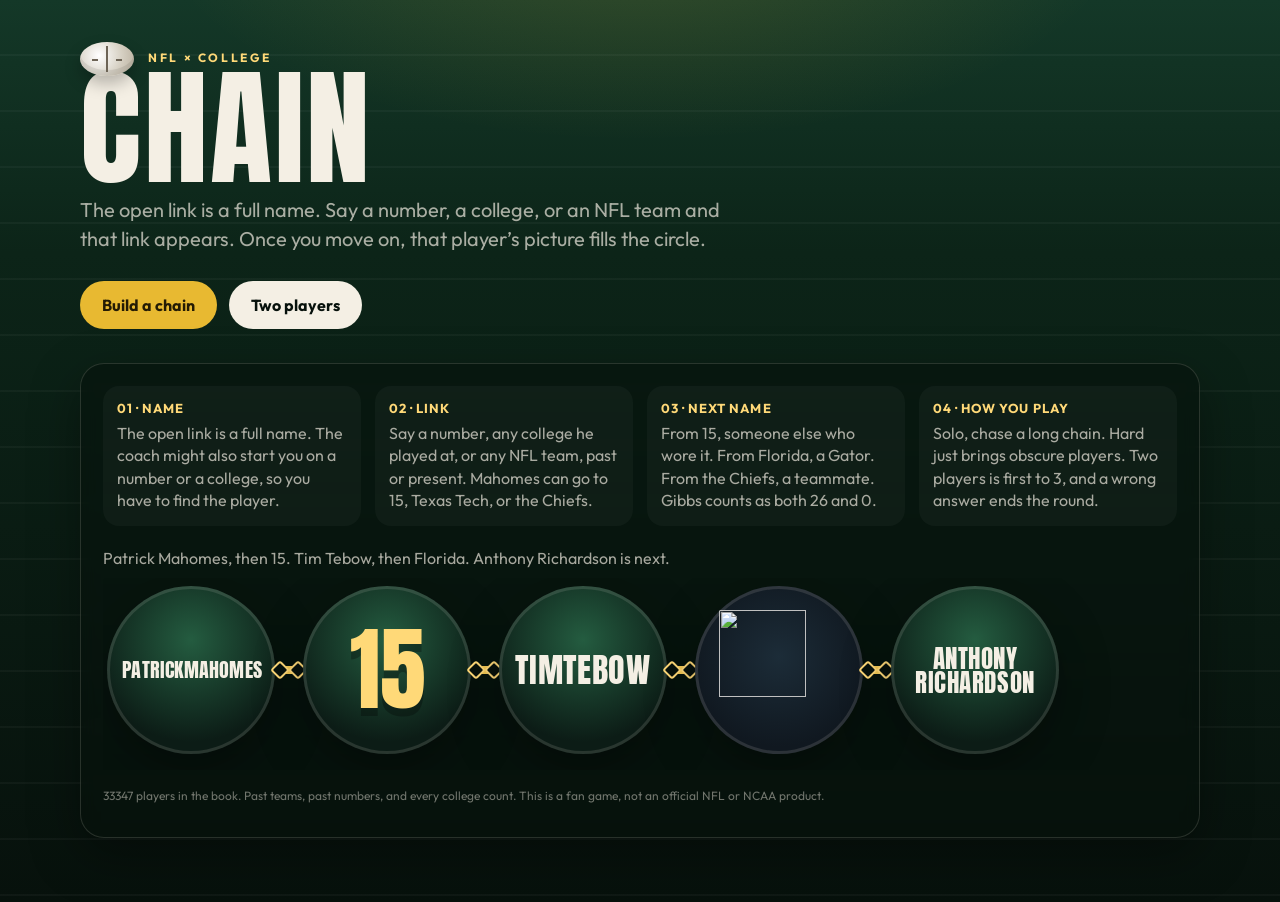
==== index.html @ b187e55f "Publish the Football Chain game so it can be played from a shared link. Co-authored-by: Cursor <curs" ====
<!DOCTYPE html>
<html lang="en">
  <head>
    <meta charset="UTF-8" />
    <meta name="viewport" content="width=device-width, initial-scale=1" />
    <meta name="theme-color" content="#07110c" />
    <title>Football Chain</title>
    <link rel="preconnect" href="https://fonts.googleapis.com" />
    <link rel="preconnect" href="https://fonts.gstatic.com" crossorigin />
    <link
      href="https://fonts.googleapis.com/css2?family=Anton&family=Outfit:wght@400;500;600;700&display=swap"
      rel="stylesheet"
    />
    <link rel="stylesheet" href="css/styles.css?v=links4" />
  </head>
  <body>
    <div id="app"></div>
    <script src="js/roster.js?v=alltime2"></script>
    <script src="js/game.js"></script>
  </body>
</html>
---- css/styles.css ----
:root {
  --ink: #07110c;
  --field: #123524;
  --field-2: #0c2418;
  --paper: #f4efe4;
  --paper-2: #e7e0d0;
  --gold: #e8b931;
  --gold-2: #ffd978;
  --mint: #8ee7b0;
  --red: #ff6b57;
  --muted: rgba(244, 239, 228, 0.68);
  --line: rgba(244, 239, 228, 0.14);
  --shadow: 0 18px 50px rgba(0, 0, 0, 0.35);
  --display: "Anton", Impact, sans-serif;
  --body: "Outfit", "Segoe UI", sans-serif;
}

* { box-sizing: border-box; }

html, body {
  margin: 0;
  min-height: 100%;
}

body {
  font-family: var(--body);
  color: var(--paper);
  background:
    radial-gradient(900px 420px at 50% -10%, rgba(232, 185, 49, 0.18), transparent 55%),
    repeating-linear-gradient(
      to bottom,
      transparent 0 54px,
      rgba(255, 255, 255, 0.035) 54px 56px
    ),
    linear-gradient(180deg, #143828 0%, var(--field-2) 28%, var(--ink) 100%);
  min-height: 100vh;
}

button, input { font-family: inherit; }

button { cursor: pointer; }

#app { min-height: 100vh; }

.wrap {
  width: min(1120px, calc(100% - 32px));
  margin: 0 auto;
}

.home {
  padding: 42px 0 64px;
}

.brand {
  display: flex;
  align-items: center;
  gap: 14px;
}

.ball {
  width: 54px;
  height: 34px;
  border-radius: 50%;
  background: radial-gradient(circle at 35% 40%, #fff, #d7d1c4 55%, #b7ad9b);
  position: relative;
  box-shadow: inset 0 -6px 0 rgba(0, 0, 0, 0.08), 0 8px 16px rgba(0, 0, 0, 0.25);
}

.ball::before,
.ball::after {
  content: "";
  position: absolute;
  left: 50%;
  top: 4px;
  bottom: 4px;
  width: 2px;
  background: #6d6456;
  transform: translateX(-50%);
}

.ball::after {
  width: 18px;
  height: 2px;
  top: 50%;
  bottom: auto;
  background: transparent;
  box-shadow: -6px 0 0 #6d6456, 6px 0 0 #6d6456;
}

.eyebrow {
  letter-spacing: 0.22em;
  text-transform: uppercase;
  font-size: 12px;
  font-weight: 700;
  color: var(--gold-2);
  margin: 0 0 4px;
}

h1, h2, .num, .display {
  font-family: var(--display);
  font-weight: 400;
  letter-spacing: 0.02em;
  margin: 0;
}

h1 {
  font-size: clamp(72px, 12vw, 128px);
  line-height: 0.82;
}

.lede {
  max-width: 640px;
  font-size: 20px;
  line-height: 1.45;
  color: var(--muted);
  margin: 14px 0 0;
}

.mode-row, .setup-actions, .overlay-actions {
  display: flex;
  flex-wrap: wrap;
  gap: 12px;
  margin-top: 28px;
}

.btn {
  border: 0;
  border-radius: 999px;
  padding: 14px 22px;
  font-size: 16px;
  font-weight: 700;
  background: var(--paper);
  color: var(--ink);
  transition: transform 0.15s ease, background 0.15s ease;
}

.btn:hover { transform: translateY(-1px); }

.btn.primary {
  background: var(--gold);
  color: #241b04;
}

.btn.ghost {
  background: transparent;
  color: var(--paper);
  border: 1px solid var(--line);
}

.btn.danger {
  background: transparent;
  color: #ffd0c8;
  border: 1px solid rgba(255, 107, 87, 0.45);
}

.btn:disabled {
  opacity: 0.45;
  cursor: default;
  transform: none;
}

.panel {
  margin-top: 34px;
  background: rgba(7, 17, 12, 0.55);
  border: 1px solid var(--line);
  border-radius: 24px;
  padding: 22px;
  box-shadow: var(--shadow);
  backdrop-filter: blur(8px);
}

.steps {
  display: grid;
  grid-template-columns: repeat(4, 1fr);
  gap: 14px;
  margin: 0;
  padding: 0;
  list-style: none;
}

.steps li {
  background: rgba(255, 255, 255, 0.03);
  border-radius: 16px;
  padding: 14px;
  min-height: 128px;
}

.steps strong {
  display: block;
  color: var(--gold-2);
  font-size: 13px;
  letter-spacing: 0.08em;
  text-transform: uppercase;
  margin-bottom: 6px;
}

.steps p { margin: 0; color: var(--muted); line-height: 1.4; }

.example-label {
  margin: 22px 0 10px;
  color: var(--muted);
}

.chain {
  display: flex;
  gap: 0;
  overflow-x: auto;
  padding: 8px 4px 16px;
  scroll-snap-type: x proximity;
}

.chain.demo { overflow-x: auto; }
.chain.demo .linkball { width: 168px; height: 168px; flex-basis: 168px; }
.chain.demo .digits { font-size: 84px; }

.chain::-webkit-scrollbar { height: 8px; }
.chain::-webkit-scrollbar-thumb { background: rgba(232, 185, 49, 0.45); border-radius: 99px; }

.join {
  width: 28px;
  flex: 0 0 28px;
  align-self: center;
  height: 8px;
  background: linear-gradient(90deg, var(--gold), var(--gold-2));
  position: relative;
}

.join::before,
.join::after {
  content: "";
  position: absolute;
  top: 50%;
  width: 10px;
  height: 10px;
  border: 2px solid var(--gold-2);
  border-radius: 3px;
  transform: translateY(-50%) rotate(45deg);
  background: var(--ink);
}

.join::before { left: -2px; }
.join::after { right: -2px; }

.linkball {
  scroll-snap-align: center;
  width: 210px;
  height: 210px;
  flex: 0 0 210px;
  container-type: size;
  border-radius: 50%;
  position: relative;
  overflow: hidden;
  display: grid;
  place-items: center;
  background:
    radial-gradient(circle at 50% 35%, rgba(255, 255, 255, 0.16), transparent 58%),
    #163028;
  box-shadow: var(--shadow), inset 0 0 0 3px rgba(244, 239, 228, 0.12);
}

.linkball.now {
  box-shadow: var(--shadow), inset 0 0 0 4px var(--gold);
  transform: translateY(-4px);
}

.linkball.name { background: radial-gradient(circle at 50% 32%, #245c40, #0c1c16 72%); }

.linkball.numeral { background: radial-gradient(circle at 50% 32%, #245c40, #0c1c16 72%); }

.linkball.club { background: radial-gradient(circle at 50% 42%, #1c2c38, #101820 70%); }

.linkball .who {
  margin: 0;
  width: 82%;
  height: auto;
  padding: 0;
  display: flex;
  flex-direction: column;
  align-items: center;
  justify-content: center;
  gap: 1px;
  text-align: center;
  font-family: var(--display);
  font-size: 20cqmin;
  font-weight: 400;
  letter-spacing: 0.02em;
  line-height: 0.9;
  text-transform: uppercase;
  color: var(--paper);
}

.linkball .who span { display: block; max-width: 100%; }
.linkball .who.mid { font-size: 15cqmin; }
.linkball .who.small { font-size: 12cqmin; letter-spacing: 0.01em; }

.linkball .digits {
  margin: 0;
  font-family: var(--display);
  font-size: 112px;
  line-height: 0.8;
  color: var(--gold-2);
  text-shadow: 0 8px 0 rgba(0, 0, 0, 0.28);
}

.linkball .digits.tens { font-size: 92px; }

.linkball .crest {
  width: 72%;
  height: 72%;
  object-fit: contain;
}

.linkball .mug {
  width: 100%;
  height: 100%;
  object-fit: cover;
  object-position: center 18%;
}

.linkball .caption {
  position: absolute;
  left: 16%;
  right: 16%;
  bottom: 12%;
  margin: 0;
  padding: 0;
  display: flex;
  flex-direction: column;
  align-items: center;
  color: var(--paper);
  text-align: center;
  font-size: 8cqmin;
  font-weight: 700;
  line-height: 1.05;
  text-shadow: 0 1px 2px #000, 0 0 8px #000;
}

.linkball .caption span { display: block; max-width: 100%; }

.linkball.no-photo .mug { display: none; }

.chain-score { min-width: 132px; }
.chain-score strong { font-size: 36px; }

.board {
  min-height: 100vh;
  display: flex;
  flex-direction: column;
  padding: 18px 0 28px;
}

.topbar, .play-row, .name-row {
  display: flex;
  align-items: center;
  justify-content: space-between;
  gap: 12px;
}

.scores {
  display: flex;
  gap: 8px;
  align-items: center;
}

.score {
  background: rgba(7, 17, 12, 0.55);
  border: 1px solid var(--line);
  border-radius: 14px;
  padding: 8px 12px;
  min-width: 112px;
}

.score.on { border-color: var(--gold); }

.score span { display: block; color: var(--muted); font-size: 12px; }

.score strong {
  font-family: var(--display);
  font-size: 28px;
  font-weight: 400;
}

.clock {
  width: 74px;
  height: 74px;
  border-radius: 50%;
  display: grid;
  place-items: center;
  background: rgba(7, 17, 12, 0.7);
  border: 3px solid var(--gold);
  font-family: var(--display);
  font-size: 32px;
}

.clock.hot {
  border-color: var(--red);
  color: #ffd0c8;
  animation: pulse 0.8s ease-in-out infinite;
}

.clock.off { font-size: 28px; }

@keyframes pulse {
  50% { transform: scale(1.04); }
}

.prompt-block { margin: 18px 0 6px; }

.prompt-block h2 {
  font-family: var(--body);
  font-weight: 700;
  font-size: clamp(26px, 4vw, 40px);
  letter-spacing: 0;
  line-height: 1.15;
}

.turn-name { color: var(--gold-2); }

.msg {
  min-height: 24px;
  margin: 8px 0 0;
  font-weight: 700;
}

.msg.bad { color: #ffb1a6; }
.msg.good { color: var(--mint); }

.play-row { align-items: flex-start; margin-top: 8px; }

.search {
  position: relative;
  flex: 1;
}

.search input {
  width: 100%;
  border: 0;
  border-radius: 16px;
  padding: 16px 18px;
  font-size: 18px;
  background: var(--paper);
  color: var(--ink);
  outline: 3px solid transparent;
}

.search input:focus { outline-color: var(--gold); }

.suggestions {
  position: absolute;
  z-index: 5;
  left: 0;
  right: 0;
  top: calc(100% + 6px);
  background: var(--paper);
  color: var(--ink);
  border-radius: 16px;
  overflow: hidden;
  box-shadow: var(--shadow);
}

.suggestions button {
  width: 100%;
  text-align: left;
  border: 0;
  background: transparent;
  padding: 12px 14px;
  display: flex;
  justify-content: space-between;
  gap: 12px;
  font-size: 16px;
}

.suggestions button.on, .suggestions button:hover { background: #efe6d1; }

.suggestions small { color: #5d564b; }

.icon-btn {
  width: 44px;
  height: 44px;
  border-radius: 50%;
  border: 1px solid var(--line);
  background: rgba(7, 17, 12, 0.45);
  color: var(--paper);
}

.hero-card { margin-top: 8px; }

.setup, .overlay {
  width: min(720px, calc(100% - 32px));
  margin: 48px auto;
}

.field {
  display: flex;
  flex-direction: column;
  gap: 6px;
  margin-bottom: 14px;
}

.field span { font-size: 13px; letter-spacing: 0.08em; text-transform: uppercase; color: var(--gold-2); }

.choices { display: flex; flex-wrap: wrap; gap: 8px; }

.choices button {
  border-radius: 999px;
  border: 1px solid var(--line);
  background: transparent;
  color: var(--paper);
  padding: 10px 14px;
}

.choices button.on {
  background: var(--gold);
  color: #241b04;
  border-color: var(--gold);
}

.text-input, .setup input[type="text"] {
  border: 0;
  border-radius: 14px;
  padding: 12px 14px;
  font-size: 16px;
  background: var(--paper);
  color: var(--ink);
}

.overlay {
  position: fixed;
  inset: 0;
  background: rgba(5, 10, 8, 0.72);
  display: grid;
  place-items: center;
  padding: 20px;
  z-index: 20;
}

.sheet {
  width: min(560px, 100%);
  background: #10261b;
  border: 1px solid var(--line);
  border-radius: 24px;
  padding: 28px;
  box-shadow: var(--shadow);
}

.sheet h2 {
  font-size: clamp(40px, 8vw, 64px);
  line-height: 0.9;
  margin-bottom: 8px;
}

.sheet p { color: var(--muted); line-height: 1.45; }

.reveals {
  display: flex;
  flex-wrap: wrap;
  gap: 8px;
  margin: 12px 0 0;
  padding: 0;
  list-style: none;
}

.reveals li {
  background: rgba(232, 185, 49, 0.15);
  color: var(--gold-2);
  border-radius: 999px;
  padding: 6px 10px;
  font-weight: 700;
}

.thinking { color: var(--gold-2); }

.shake { animation: shake 0.35s linear; }

@keyframes shake {
  25% { transform: translateX(-4px); }
  50% { transform: translateX(4px); }
  75% { transform: translateX(-3px); }
}

.fine {
  margin-top: 18px;
  color: rgba(244, 239, 228, 0.45);
  font-size: 12px;
}

@media (max-width: 800px) {
  .chain.demo { overflow-x: auto; }
  .chain.demo .linkball, .linkball { width: 168px; height: 168px; flex-basis: 168px; }
  .linkball .digits { font-size: 78px; }
  .steps { grid-template-columns: 1fr 1fr; }
  .topbar { flex-wrap: wrap; }
  .play-row { flex-direction: column; }
  .play-row .btn { width: 100%; }
  h1 { font-size: 76px; }
}

@media (prefers-reduced-motion: reduce) {
  .clock.hot, .shake, .btn { animation: none; transition: none; }
}
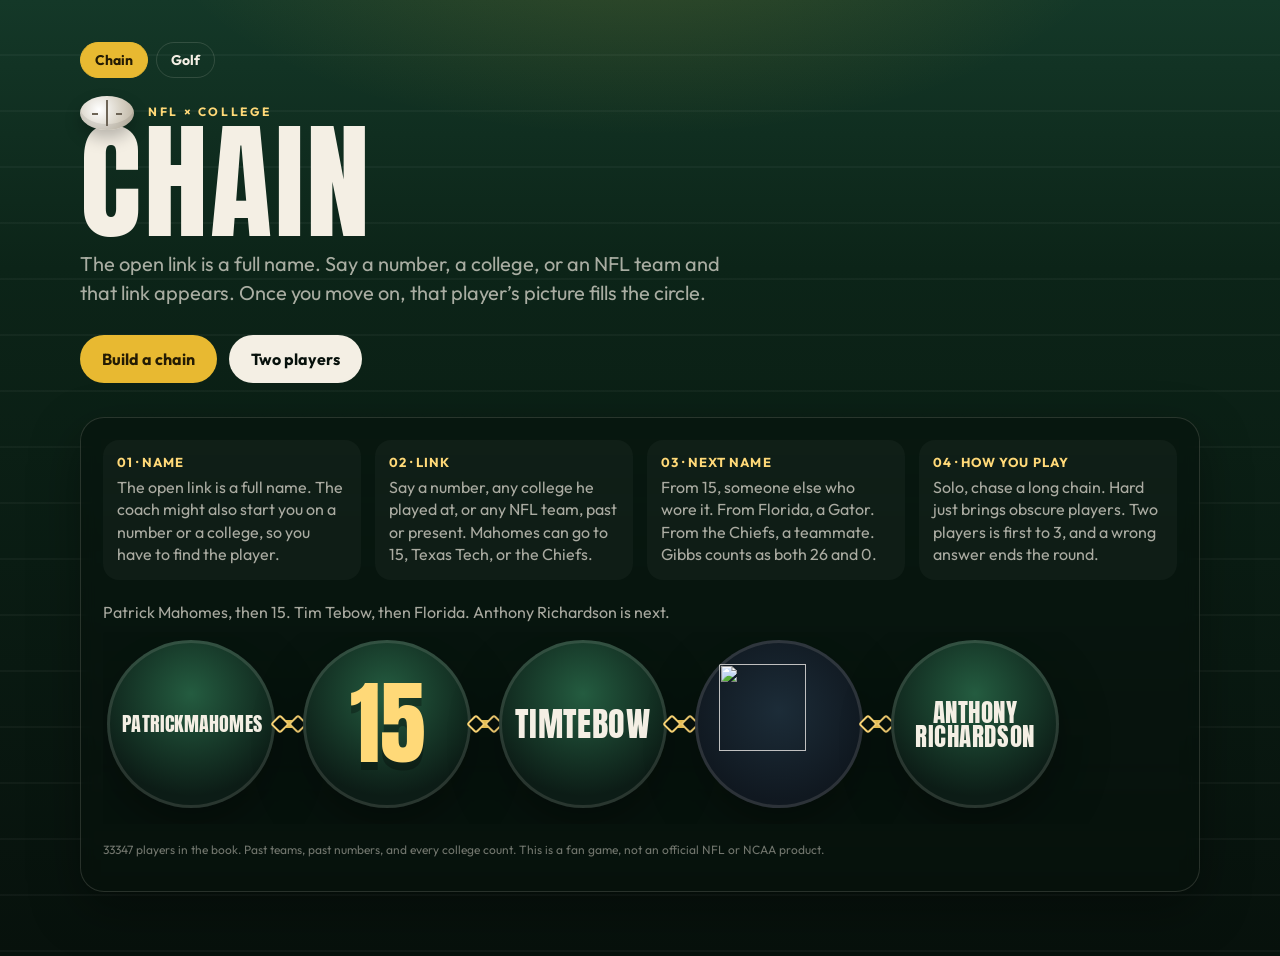
==== commit 33eace84: "Add NFL Golf so the site has a three-hole career-stat game. Co-authored-by: Cursor <cursoragent@curs" ====
--- a/index.html
+++ b/index.html
@@ -11,7 +11,7 @@
       href="https://fonts.googleapis.com/css2?family=Anton&family=Outfit:wght@400;500;600;700&display=swap"
       rel="stylesheet"
     />
-    <link rel="stylesheet" href="css/styles.css?v=links4" />
+    <link rel="stylesheet" href="css/styles.css?v=golf1" />
   </head>
   <body>
     <div id="app"></div>
--- a/css/styles.css
+++ b/css/styles.css
@@ -584,6 +584,106 @@
   font-size: 12px;
 }
 
+a.btn { text-decoration: none; display: inline-flex; align-items: center; }
+
+.game-nav {
+  display: flex;
+  gap: 8px;
+  margin-bottom: 18px;
+}
+
+.game-nav a {
+  text-decoration: none;
+  color: var(--paper);
+  border: 1px solid var(--line);
+  border-radius: 999px;
+  padding: 8px 14px;
+  font-weight: 700;
+  font-size: 14px;
+}
+
+.game-nav a.on {
+  background: var(--gold);
+  color: #241b04;
+  border-color: var(--gold);
+}
+
+.pin {
+  width: 48px;
+  height: 62px;
+  position: relative;
+  margin-bottom: 6px;
+}
+
+.pin::before {
+  content: "";
+  position: absolute;
+  left: 8px;
+  top: 0;
+  bottom: 0;
+  width: 3px;
+  border-radius: 2px;
+  background: var(--paper);
+}
+
+.pin::after {
+  content: "";
+  position: absolute;
+  left: 11px;
+  top: 3px;
+  border-style: solid;
+  border-width: 13px 24px 13px 0;
+  border-color: transparent var(--gold) transparent transparent;
+}
+
+.target-num {
+  font-family: var(--display);
+  font-size: clamp(76px, 16vw, 128px);
+  line-height: 0.82;
+  color: var(--gold-2);
+  margin: 6px 0 0;
+}
+
+.hole-copy {
+  max-width: 560px;
+  color: var(--muted);
+  font-size: 18px;
+  line-height: 1.45;
+  margin: 12px 0 0;
+}
+
+.scorecard {
+  width: 100%;
+  border-collapse: collapse;
+  margin-top: 8px;
+}
+
+.scorecard th,
+.scorecard td {
+  padding: 10px 8px;
+  text-align: center;
+  border-bottom: 1px solid var(--line);
+}
+
+.scorecard th:first-child,
+.scorecard td:first-child { text-align: left; }
+
+.scorecard .tot { color: var(--gold-2); }
+
+.miss { color: #ffd0c8; min-height: 1.2em; margin: 10px 0 0; }
+
+.reveal {
+  margin-top: 16px;
+  display: grid;
+  gap: 8px;
+}
+
+.reveal p { margin: 0; color: var(--muted); line-height: 1.4; }
+
+.reveal strong { color: var(--paper); }
+
+.ace { color: var(--mint); font-weight: 700; }
+
 @media (max-width: 800px) {
   .chain.demo { overflow-x: auto; }
   .chain.demo .linkball, .linkball { width: 168px; height: 168px; flex-basis: 168px; }
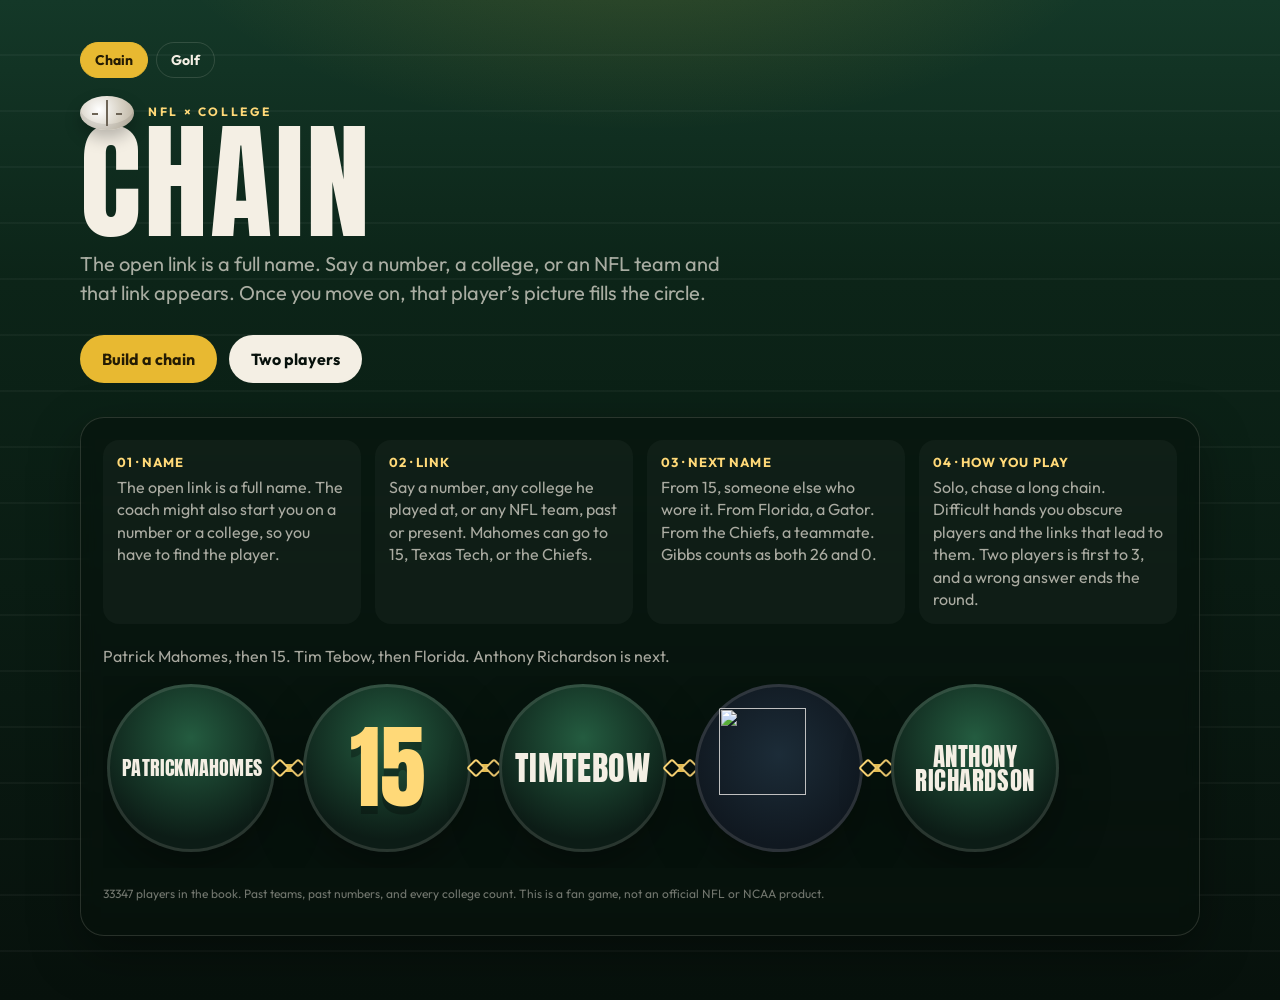
==== commit c63e59f7: "Add a shared 3-hole daily golf course, and make chain links lock in. Difficult solo chains now start" ====
--- a/index.html
+++ b/index.html
@@ -11,11 +11,11 @@
       href="https://fonts.googleapis.com/css2?family=Anton&family=Outfit:wght@400;500;600;700&display=swap"
       rel="stylesheet"
     />
-    <link rel="stylesheet" href="css/styles.css?v=golf1" />
+    <link rel="stylesheet" href="css/styles.css?v=chain2" />
   </head>
   <body>
     <div id="app"></div>
     <script src="js/roster.js?v=alltime2"></script>
-    <script src="js/game.js"></script>
+    <script src="js/game.js?v=chain3"></script>
   </body>
 </html>
--- a/css/styles.css
+++ b/css/styles.css
@@ -261,6 +261,44 @@
 .linkball.now {
   box-shadow: var(--shadow), inset 0 0 0 4px var(--gold);
   transform: translateY(-4px);
+}
+
+.linkball.lock {
+  animation: lock-in 0.48s cubic-bezier(0.2, 0.8, 0.2, 1) both;
+}
+
+.linkball.lock::after,
+.linkball.photo.reveal::after {
+  content: "";
+  position: absolute;
+  inset: 0;
+  border-radius: 50%;
+  background: radial-gradient(circle at 50% 32%, #2f8a58, #0c1c16 72%);
+  animation: jersey-fill 0.62s ease forwards;
+  pointer-events: none;
+}
+
+.linkball.photo.reveal .mug {
+  animation: mug-in 0.7s ease both;
+}
+
+.linkball.photo .caption { z-index: 2; }
+
+.join.lock {
+  transform-origin: left center;
+  animation: join-lock 0.34s ease both;
+}
+
+.chain.broken { overflow: visible; }
+
+.linkball.drop {
+  z-index: 3;
+  animation: drop-link 0.62s cubic-bezier(0.4, 0, 0.8, 1) forwards;
+}
+
+.join.snap {
+  transform-origin: left center;
+  animation: snap-join 0.28s ease forwards;
 }
 
 .linkball.name { background: radial-gradient(circle at 50% 32%, #245c40, #0c1c16 72%); }
@@ -684,6 +722,359 @@
 
 .ace { color: var(--mint); font-weight: 700; }
 
+.stat-title {
+  font-size: clamp(36px, 6vw, 64px);
+  text-transform: uppercase;
+}
+
+.call { animation: spawn 0.4s ease both; }
+
+.board-label {
+  margin: 14px 0 0;
+  letter-spacing: 0.16em;
+  text-transform: uppercase;
+  font-size: 12px;
+  font-weight: 700;
+  color: var(--gold-2);
+}
+
+.board {
+  list-style: none;
+  margin: 10px 0 0;
+  padding: 0;
+  display: grid;
+  gap: 8px;
+}
+
+.board li {
+  animation: spawn 0.45s ease both;
+}
+
+.board .row {
+  display: grid;
+  grid-template-columns: 58px 1fr auto;
+  gap: 10px;
+  align-items: center;
+  padding: 10px 12px;
+  border-radius: 16px;
+  background: rgba(255, 255, 255, 0.04);
+  border: 1px solid transparent;
+}
+
+.board .rk {
+  font-family: var(--display);
+  font-size: 30px;
+  line-height: 1;
+  color: var(--gold-2);
+}
+
+.board .nm b { display: block; font-size: 16px; }
+
+.board .nm small { color: var(--muted); }
+
+.board .st {
+  font-variant-numeric: tabular-nums;
+  color: var(--paper);
+  font-weight: 700;
+}
+
+.board .row.flag {
+  background: rgba(232, 185, 49, 0.16);
+  border-color: var(--gold);
+}
+
+.board .row.you {
+  border-color: var(--mint);
+  box-shadow: inset 4px 0 0 var(--mint);
+}
+
+.board .row.you.flag { box-shadow: inset 4px 0 0 var(--gold); }
+
+.board .gap {
+  text-align: center;
+  letter-spacing: 0.45em;
+  color: var(--muted);
+  padding: 2px 0;
+}
+
+.course {
+  position: relative;
+  height: 220px;
+  margin: 16px 0 8px;
+  border-radius: 22px;
+  overflow: hidden;
+  background: linear-gradient(180deg, #8ecae6 0%, #d7f3ff 36%, #8ecae6 42%, transparent 42%);
+  box-shadow: inset 0 0 0 1px rgba(255, 255, 255, 0.08), 0 16px 30px rgba(0, 0, 0, 0.28);
+}
+
+.course .sky i {
+  position: absolute;
+  height: 16px;
+  border-radius: 20px;
+  background: rgba(255, 255, 255, 0.82);
+  animation: drift 22s linear infinite;
+}
+
+.course .sky i:first-child { width: 74px; top: 22px; left: -90px; }
+.course .sky i:last-child { width: 42px; top: 52px; left: -50px; animation-duration: 30s; animation-delay: -10s; }
+
+.course .grass {
+  position: absolute;
+  left: 0;
+  right: 0;
+  bottom: 0;
+  height: 58%;
+  background:
+    repeating-linear-gradient(90deg, rgba(255, 255, 255, 0.05) 0 16px, transparent 16px 34px),
+    linear-gradient(#1b4332, #081c15);
+}
+
+.course .fairway {
+  position: absolute;
+  left: 4%;
+  right: 6%;
+  bottom: 34px;
+  height: 58px;
+  border-radius: 40px 90px 28px 36px;
+  background: linear-gradient(#74c69d, #2d6a4f);
+  box-shadow: 0 8px 0 rgba(0, 0, 0, 0.12);
+}
+
+.course .bunker {
+  position: absolute;
+  left: 46%;
+  bottom: 22px;
+  width: 54px;
+  height: 24px;
+  border-radius: 50%;
+  background: radial-gradient(circle at 40% 40%, #f3e5c0, #c9ae78);
+  transform: rotate(-12deg);
+}
+
+.course .green {
+  position: absolute;
+  right: 7%;
+  bottom: 42px;
+  width: 108px;
+  height: 72px;
+  border-radius: 50%;
+  background: radial-gradient(circle at 40% 40%, #b7e4c7, #40916c 72%);
+  box-shadow: 0 8px 0 rgba(0, 0, 0, 0.15);
+}
+
+.course .green b {
+  position: absolute;
+  left: 46%;
+  top: 42%;
+  width: 11px;
+  height: 11px;
+  border-radius: 50%;
+  background: #102018;
+  box-shadow: inset 0 2px 0 rgba(255, 255, 255, 0.25);
+}
+
+.course .flag {
+  position: absolute;
+  right: 15%;
+  bottom: 86px;
+  width: 3px;
+  height: 58px;
+  background: var(--paper);
+  border-radius: 2px;
+}
+
+.course .flag i {
+  position: absolute;
+  left: 3px;
+  top: 2px;
+  border-style: solid;
+  border-width: 11px 22px 11px 0;
+  border-color: transparent var(--gold) transparent transparent;
+  transform-origin: left center;
+  animation: wave 1.15s ease-in-out infinite;
+}
+
+.course .golfer {
+  position: absolute;
+  left: 9%;
+  bottom: 46px;
+  width: 7px;
+  height: 34px;
+  border-radius: 6px;
+  background: var(--paper);
+}
+
+.course .club {
+  position: absolute;
+  left: 3px;
+  bottom: 0;
+  width: 3px;
+  height: 46px;
+  border-radius: 2px;
+  background: #d9d0c0;
+  transform-origin: bottom center;
+  transform: rotate(-72deg);
+}
+
+.course.played .club { animation: swing 0.42s ease-in forwards; }
+
+.gball {
+  position: absolute;
+  left: 11%;
+  bottom: 52px;
+  width: 15px;
+  height: 15px;
+  border-radius: 50%;
+  background:
+    radial-gradient(circle at 32% 32%, #fff 0 28%, transparent 29%),
+    radial-gradient(circle at 35% 35%, #fff, #ddd6c8 58%, #b7ad9b);
+  box-shadow: 0 7px 0 rgba(0, 0, 0, 0.28);
+  z-index: 2;
+}
+
+.gball b {
+  position: absolute;
+  left: 50%;
+  bottom: 18px;
+  transform: translateX(-50%);
+  background: var(--gold);
+  color: #241b04;
+  border-radius: 999px;
+  padding: 1px 6px;
+  font-size: 12px;
+  font-weight: 800;
+  opacity: 0;
+}
+
+.course.played .gball.fair,
+.course.played .gball.ace {
+  animation: drive 1.05s cubic-bezier(0.18, 0.7, 0.28, 1) 0.32s forwards;
+}
+
+.course.played .gball.wide {
+  animation: shank 0.9s cubic-bezier(0.2, 0.7, 0.3, 1) 0.32s forwards;
+}
+
+.course.played .gball.ace {
+  animation: drive 1.05s cubic-bezier(0.18, 0.7, 0.28, 1) 0.32s forwards, sink 0.35s ease 1.45s forwards;
+}
+
+.course.played .gball.lag { animation-delay: 0.55s; }
+.course.played .gball.lag.ace { animation-delay: 0.55s, 1.7s; }
+
+.course.played .gball b { animation: pop 0.3s ease 1.4s forwards; }
+.course.played .gball.lag b { animation-delay: 1.7s; }
+
+.ace-banner {
+  position: absolute;
+  left: 50%;
+  top: 16px;
+  margin: 0;
+  transform: translateX(-50%) scale(0.8);
+  font-family: var(--display);
+  font-size: 32px;
+  letter-spacing: 0.04em;
+  color: var(--gold-2);
+  text-shadow: 0 4px 0 rgba(0, 0, 0, 0.25);
+  opacity: 0;
+  animation: banner 0.45s ease 1.35s forwards;
+}
+
+.score-line {
+  margin: 16px 0 0;
+  font-weight: 700;
+  letter-spacing: 0.01em;
+}
+
+.scorecard-wrap { overflow-x: auto; }
+
+.scorecard.long th,
+.scorecard.long td {
+  padding: 8px 5px;
+  font-size: 13px;
+}
+
+.scorecard td.now {
+  color: var(--gold-2);
+  font-weight: 800;
+}
+
+.scorecard td.sub { color: var(--mint); }
+
+@keyframes drift {
+  to { transform: translateX(140vw); }
+}
+
+@keyframes wave {
+  50% { transform: skewX(-8deg) scaleX(0.9); }
+}
+
+@keyframes swing {
+  0% { transform: rotate(-72deg); }
+  70% { transform: rotate(24deg); }
+  100% { transform: rotate(8deg); }
+}
+
+@keyframes drive {
+  0% { left: 11%; bottom: 52px; }
+  42% { bottom: 158px; }
+  100% { left: var(--land); bottom: 58px; }
+}
+
+@keyframes shank {
+  0% { left: 11%; bottom: 52px; }
+  40% { left: 30%; bottom: 120px; }
+  100% { left: 20%; bottom: 16px; }
+}
+
+@keyframes sink {
+  to { transform: scale(0.2); opacity: 0; }
+}
+
+@keyframes pop {
+  to { opacity: 1; }
+}
+
+@keyframes banner {
+  to { opacity: 1; transform: translateX(-50%) scale(1); }
+}
+
+@keyframes spawn {
+  from { opacity: 0; transform: translateY(16px); }
+  to { opacity: 1; transform: none; }
+}
+
+@keyframes lock-in {
+  0% { transform: translate(42px, 22px) scale(0.7) rotate(8deg); opacity: 0; }
+  58% { transform: translate(-8px, -12px) scale(1.06) rotate(-2deg); opacity: 1; }
+  100% { transform: translateY(-4px) scale(1); opacity: 1; }
+}
+
+@keyframes jersey-fill {
+  0% { opacity: 0.92; }
+  100% { opacity: 0; }
+}
+
+@keyframes mug-in {
+  from { opacity: 0; transform: scale(1.06); }
+  to { opacity: 1; transform: none; }
+}
+
+@keyframes join-lock {
+  from { transform: scaleX(0); opacity: 0; }
+  to { transform: scaleX(1); opacity: 1; }
+}
+
+@keyframes drop-link {
+  0% { transform: translateY(-4px) rotate(0deg); opacity: 1; }
+  18% { transform: translateY(-14px) rotate(-8deg); opacity: 1; }
+  100% { transform: translateY(120px) rotate(26deg); opacity: 0; }
+}
+
+@keyframes snap-join {
+  to { transform: scaleX(0.2) rotate(14deg); opacity: 0; }
+}
+
 @media (max-width: 800px) {
   .chain.demo { overflow-x: auto; }
   .chain.demo .linkball, .linkball { width: 168px; height: 168px; flex-basis: 168px; }
@@ -696,5 +1087,16 @@
 }
 
 @media (prefers-reduced-motion: reduce) {
-  .clock.hot, .shake, .btn { animation: none; transition: none; }
-}
+  .clock.hot, .shake, .btn, .board li, .call,
+  .course .sky i, .course .flag i, .course .club, .gball, .gball b, .ace-banner,
+  .linkball.lock, .linkball.lock::after, .linkball.photo.reveal .mug, .linkball.photo.reveal::after,
+  .join.lock, .linkball.drop, .join.snap {
+    animation: none;
+    transition: none;
+  }
+  .linkball.drop { opacity: 1; transform: translateY(-4px); }
+  .course.played .gball.fair,
+  .course.played .gball.ace { left: var(--land); bottom: 58px; }
+  .course.played .gball.wide { left: 20%; bottom: 16px; }
+  .course.played .gball b, .ace-banner { opacity: 1; }
+}
